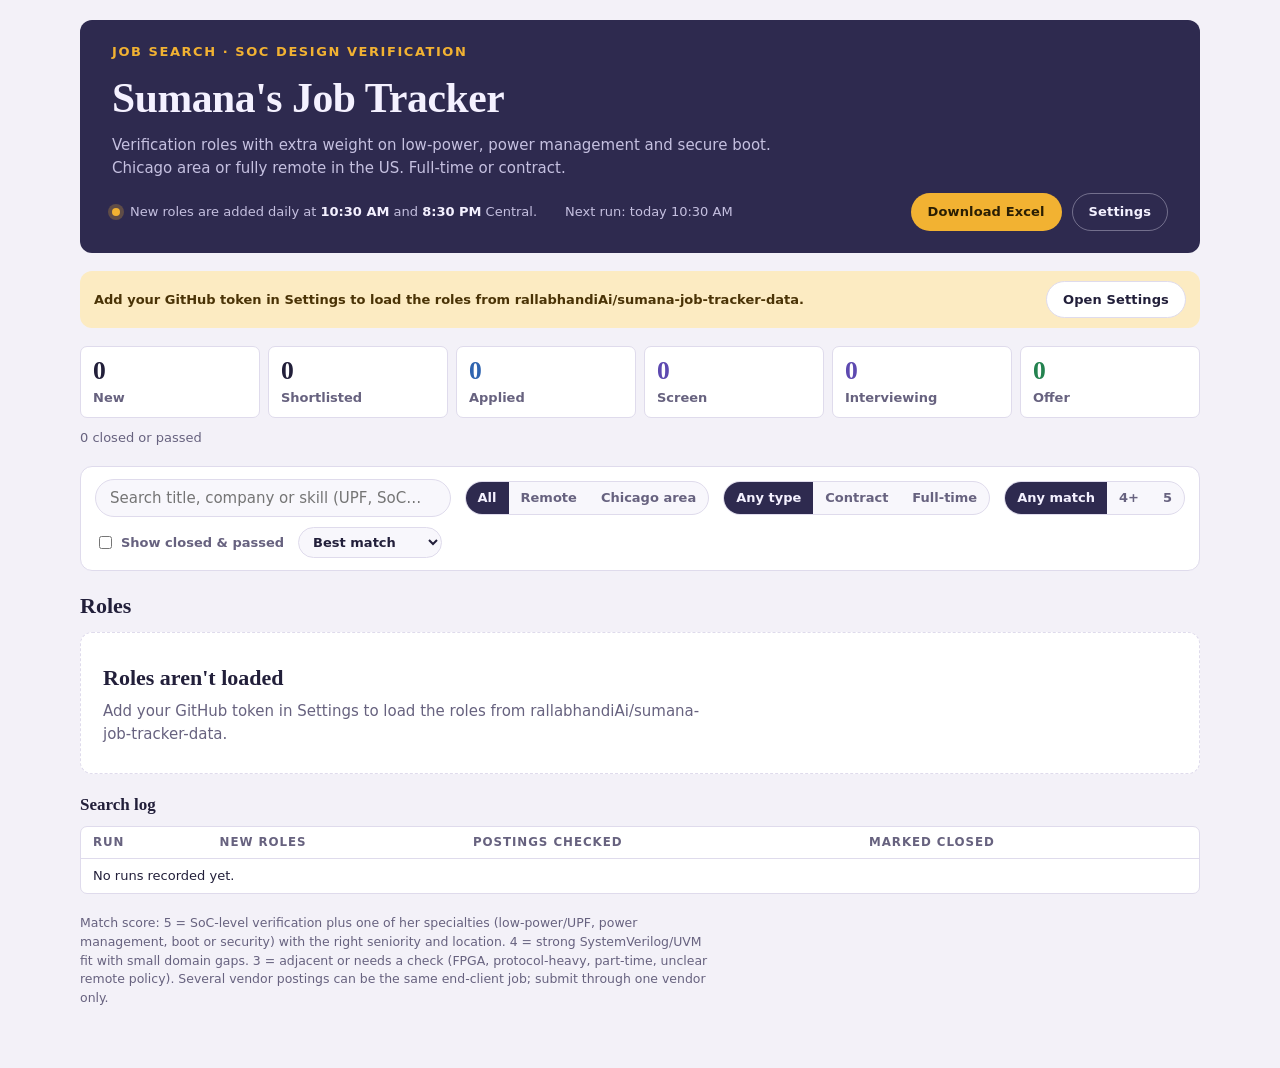
==== index.html @ b74ed0e2 "Add job tracker site (GitHub Pages) Static site: role list with match scores, status pipeline, notes" ====
<!doctype html>
<html lang="en">
<head>
  <meta charset="utf-8">
  <meta name="viewport" content="width=device-width, initial-scale=1, viewport-fit=cover">
  <meta http-equiv="Content-Security-Policy" content="default-src 'self'; script-src 'self' https://cdn.jsdelivr.net; style-src 'self' https://fonts.googleapis.com; font-src https://fonts.gstatic.com; connect-src 'self' https://api.github.com; img-src 'self' data:; base-uri 'self'; form-action 'none'; object-src 'none'">
  <meta name="referrer" content="no-referrer">
  <meta name="robots" content="noindex, nofollow">
  <title>Sumana's Job Tracker</title>
  <link rel="icon" href="assets/favicon.svg" type="image/svg+xml">
  <link rel="preconnect" href="https://fonts.googleapis.com">
  <link rel="preconnect" href="https://fonts.gstatic.com" crossorigin>
  <link rel="stylesheet" href="https://fonts.googleapis.com/css2?family=Fraunces:opsz,wght@9..144,500;9..144,600;9..144,700&family=Karla:wght@400;500;600;700&display=swap">
  <link rel="stylesheet" href="assets/styles.css">
</head>
<body>
<div class="wrap">
  <header class="masthead">
    <p class="eyebrow">Job search · SoC design verification</p>
    <h1>Sumana's Job Tracker</h1>
    <p class="sub">Verification roles with extra weight on low-power, power management and secure boot. Chicago area or fully remote in the US. Full-time or contract.</p>
    <div class="mast-foot">
      <div class="runline">
        <span class="runitem"><span class="dot" aria-hidden="true"></span><span>New roles are added daily at <strong>10:30 AM</strong> and <strong>8:30 PM</strong> Central.</span></span>
        <span id="lastrun"></span>
        <span id="nextrun"></span>
      </div>
      <div class="actions">
        <button class="btn btn-primary" id="excelBtn" type="button">Download Excel</button>
        <button class="btn btn-ghost" id="addBtn" type="button">Add a role</button>
        <button class="btn btn-ghost" id="settingsBtn" type="button">Settings</button>
      </div>
    </div>
  </header>

  <div class="notice" id="notice" role="status" hidden>
    <span id="noticeText"></span>
    <button class="btn" type="button" id="noticeBtn">Open Settings</button>
  </div>

  <section class="panel" id="settingsPanel" hidden aria-labelledby="settingsTitle">
    <h2 id="settingsTitle">Connect to GitHub</h2>
    <p class="hint">Roles, statuses and notes live as JSON files in a GitHub repository. Reading a public repo needs nothing. Saving a status, or reading a private repo, needs a fine-grained personal access token with <b>Contents: Read and write</b> on that one repository. The token is stored only in this browser on this device.</p>
    <form id="settingsForm" novalidate>
      <div class="form-grid">
        <div class="field"><label for="s-owner">GitHub owner</label><input id="s-owner" autocomplete="off" spellcheck="false" placeholder="your-username"></div>
        <div class="field"><label for="s-repo">Data repository</label><input id="s-repo" autocomplete="off" spellcheck="false" placeholder="sumana-job-tracker"></div>
        <div class="field"><label for="s-branch">Branch</label><input id="s-branch" autocomplete="off" spellcheck="false" placeholder="main"></div>
        <div class="field span-2"><label for="s-token">Personal access token</label><input id="s-token" type="password" autocomplete="off" spellcheck="false" placeholder="github_pat_…"></div>
      </div>
      <div class="form-actions mt-12">
        <button class="btn btn-accent" type="submit">Save and reload</button>
        <button class="btn btn-plain" type="button" id="forgetBtn">Remove token from this device</button>
        <button class="btn btn-plain" type="button" id="settingsCancel">Close</button>
        <span class="form-msg" id="settingsMsg" role="status"></span>
      </div>
    </form>
    <p class="conn" id="connLine"></p>
  </section>

  <section aria-label="Application pipeline" class="stack">
    <div class="pipeline" id="pipeline"></div>
    <div class="pipe-notes" id="pipenotes"></div>
  </section>

  <section class="panel" id="addPanel" hidden aria-labelledby="addTitle">
    <h2 id="addTitle">Add a role you found</h2>
    <form id="addForm" novalidate>
      <div class="form-grid">
        <div class="field span-2"><label for="f-title">Job title</label><input id="f-title" required placeholder="Senior Design Verification Engineer"></div>
        <div class="field"><label for="f-company">Company</label><input id="f-company" required placeholder="Company or staffing vendor"></div>
        <div class="field span-2"><label for="f-url">Posting link</label><input id="f-url" type="url" required placeholder="https://…"></div>
        <div class="field"><label for="f-location">Location</label><input id="f-location" placeholder="Remote (US) or Naperville, IL"></div>
        <div class="field"><label for="f-mode">Work mode</label>
          <select id="f-mode"><option>Remote</option><option>Hybrid</option><option>On-site</option><option>Confirm</option></select></div>
        <div class="field"><label for="f-type">Type</label>
          <select id="f-type"><option>Full-time</option><option>Contract</option><option>Contract W2</option><option>Contract C2C</option><option>Contract-to-hire</option></select></div>
        <div class="field"><label for="f-pay">Pay</label><input id="f-pay" placeholder="$70–80/hr or $150K–180K"></div>
      </div>
      <div class="form-actions mt-12">
        <button class="btn btn-accent" type="submit">Add to tracker</button>
        <button class="btn btn-plain" type="button" id="addCancel">Cancel</button>
        <span class="form-msg" id="addMsg" role="status"></span>
      </div>
    </form>
  </section>

  <section class="filters" aria-label="Filter roles">
    <label class="sr-only" for="q">Search roles</label>
    <input id="q" class="search" type="search" placeholder="Search title, company or skill (UPF, SoC…)" autocomplete="off">
    <div class="seg" role="group" aria-label="Where">
      <button type="button" data-f="where" data-v="all" aria-pressed="true">All</button>
      <button type="button" data-f="where" data-v="remote" aria-pressed="false">Remote</button>
      <button type="button" data-f="where" data-v="chicago" aria-pressed="false">Chicago area</button>
    </div>
    <div class="seg" role="group" aria-label="Employment type">
      <button type="button" data-f="type" data-v="all" aria-pressed="true">Any type</button>
      <button type="button" data-f="type" data-v="contract" aria-pressed="false">Contract</button>
      <button type="button" data-f="type" data-v="fulltime" aria-pressed="false">Full-time</button>
    </div>
    <div class="seg" role="group" aria-label="Match">
      <button type="button" data-f="match" data-v="0" aria-pressed="true">Any match</button>
      <button type="button" data-f="match" data-v="4" aria-pressed="false">4+</button>
      <button type="button" data-f="match" data-v="5" aria-pressed="false">5</button>
    </div>
    <label class="check" for="showClosed"><input type="checkbox" id="showClosed"> Show closed &amp; passed</label>
    <label class="sr-only" for="sort">Sort roles</label>
    <select id="sort" class="sort">
      <option value="match">Best match</option>
      <option value="newest">Newest found</option>
      <option value="company">Company A–Z</option>
    </select>
  </section>

  <section aria-labelledby="listTitle" class="stack">
    <div class="listhead">
      <h2 id="listTitle">Roles</h2>
      <span class="count" id="count"></span>
    </div>
    <div class="roles" id="roles">
      <div class="empty">
        <h3>Loading the latest roles…</h3>
        <p>Verified openings for SoC design verification appear here with a match score, pay, work mode and a link to the posting. Set a status on each one as you apply.</p>
      </div>
    </div>
  </section>

  <section class="log" aria-labelledby="logTitle">
    <h2 id="logTitle">Search log</h2>
    <div class="tablewrap"><table>
      <thead><tr><th scope="col">Run</th><th scope="col">New roles</th><th scope="col">Postings checked</th><th scope="col">Marked closed</th></tr></thead>
      <tbody id="logBody"><tr><td colspan="4">No runs recorded yet.</td></tr></tbody>
    </table></div>
    <p class="foot">Match score: 5 = SoC-level verification plus one of her specialties (low-power/UPF, power management, boot or security) with the right seniority and location. 4 = strong SystemVerilog/UVM fit with small domain gaps. 3 = adjacent or needs a check (FPGA, protocol-heavy, part-time, unclear remote policy). Several vendor postings can be the same end-client job; submit through one vendor only.</p>
  </section>
</div>
<div class="toast" id="toast" role="status" aria-live="polite" hidden></div>

<script src="assets/config.js"></script>
<script src="assets/export.js"></script>
<script src="assets/app.js"></script>
</body>
</html>
---- assets/styles.css ----
/* Layout: a regression report for a job hunt. Run status and pipeline up top, one filter bar, then dense role rows scanned by match score. Marigold Dusk palette; Fraunces for display, Karla for the interface. */
:root {
  --bg: #F3F1F8;
  --surface: #FFFFFF;
  --surface-2: #F8F7FC;
  --ink: #221F3A;
  --muted: #67627F;
  --line: #DFDBEC;
  --dusk: #2E2A4F;
  --dusk-ink: #F4F1FF;
  --dusk-muted: #C5C0E0;
  --accent: #A9680A;
  --accent-fill: #F2B232;
  --accent-soft: #FCEBC2;
  --on-accent: #2A1E03;
  --tag-ink: #4A3306;
  --good: #23824F;
  --good-soft: #DDF3E5;
  --info: #2F64B0;
  --info-soft: #E0EBFB;
  --violet: #5D49B0;
  --violet-soft: #E9E3FA;
  --bad: #BF3434;
  --bad-soft: #FBE3E3;
  --pip-off: #D9D5E7;
  --focus: #6C5CE0;
  --font-display: "Fraunces", Georgia, "Times New Roman", serif;
  --font-ui: "Karla", system-ui, -apple-system, "Segoe UI", Roboto, sans-serif;
  --radius: 12px;
  --radius-sm: 7px;
  --step--1: 0.8125rem;
  --step-0: 0.9375rem;
  --step-1: 1.0625rem;
  --step-2: 1.375rem;
  --step-3: clamp(1.75rem, 1.2rem + 2.2vw, 2.6rem);
}
@media (prefers-color-scheme: dark) {
  :root:not([data-theme="light"]) {
    --bg: #141228; --surface: #1D1A36; --surface-2: #232042; --ink: #ECE9F7; --muted: #A6A1C4;
    --line: #34305A; --dusk: #24204A; --dusk-ink: #F4F1FF; --dusk-muted: #B9B3DA;
    --accent: #F4BC4A; --accent-fill: #F2B232; --accent-soft: #3A2F14; --on-accent: #231A04; --tag-ink: #F6DDA0;
    --good: #63C892; --good-soft: #17352A; --info: #86AEEA; --info-soft: #1B2B47;
    --violet: #AB9BF2; --violet-soft: #2A2450; --bad: #F07A7A; --bad-soft: #3D1D24;
    --pip-off: #3A365F; --focus: #AB9BF2; color-scheme: dark;
  }
}
:root[data-theme="dark"] {
  --bg: #141228; --surface: #1D1A36; --surface-2: #232042; --ink: #ECE9F7; --muted: #A6A1C4;
  --line: #34305A; --dusk: #24204A; --dusk-ink: #F4F1FF; --dusk-muted: #B9B3DA;
  --accent: #F4BC4A; --accent-fill: #F2B232; --accent-soft: #3A2F14; --on-accent: #231A04; --tag-ink: #F6DDA0;
  --good: #63C892; --good-soft: #17352A; --info: #86AEEA; --info-soft: #1B2B47;
  --violet: #AB9BF2; --violet-soft: #2A2450; --bad: #F07A7A; --bad-soft: #3D1D24;
  --pip-off: #3A365F; --focus: #AB9BF2; color-scheme: dark;
}

* { box-sizing: border-box; }
body {
  background: var(--bg);
  color: var(--ink);
  font-family: var(--font-ui);
  font-size: var(--step-0);
  line-height: 1.5;
  padding-inline: 16px;
  padding-block: 20px 48px;
}
.wrap { max-width: 1120px; margin-inline: auto; display: grid; gap: 18px; }
.stack { display: grid; gap: 10px; min-width: 0; }
a { color: var(--info); }
:focus-visible { outline: 2px solid var(--focus); outline-offset: 2px; }
.sr-only { position: absolute; width: 1px; height: 1px; overflow: hidden; clip: rect(0 0 0 0); white-space: nowrap; }
button, select, input, textarea { font: inherit; color: inherit; }

/* Masthead */
.masthead {
  background: var(--dusk);
  color: var(--dusk-ink);
  border-radius: var(--radius);
  padding: 22px clamp(18px, 3vw, 32px);
  display: grid;
  gap: 14px;
}
.eyebrow { font-size: var(--step--1); font-weight: 700; letter-spacing: .12em; text-transform: uppercase; color: var(--accent-fill); margin: 0; }
.masthead h1 { font-family: var(--font-display); font-weight: 600; font-size: var(--step-3); line-height: 1.08; margin: 0; text-wrap: balance; letter-spacing: -0.01em; }
.masthead .sub { margin: 0; color: var(--dusk-muted); max-width: 70ch; }
.mast-foot { display: flex; flex-wrap: wrap; gap: 12px 18px; align-items: center; justify-content: space-between; }
.runline { display: flex; flex-wrap: wrap; gap: 6px 14px; align-items: center; font-size: var(--step--1); color: var(--dusk-muted); }
.runline strong { color: var(--dusk-ink); font-weight: 600; }
.runitem { display: inline-flex; gap: 10px; align-items: baseline; }
.runitem .dot { align-self: center; }
.dot { width: 8px; height: 8px; border-radius: 50%; background: var(--accent-fill); box-shadow: 0 0 0 4px color-mix(in srgb, var(--accent-fill) 25%, transparent); flex: none; }
.actions { display: flex; flex-wrap: wrap; gap: 10px; }
.btn { border: 1px solid transparent; border-radius: 999px; padding: 8px 16px; font-weight: 700; font-size: var(--step--1); cursor: pointer; letter-spacing: .01em; }
.btn-primary { background: var(--accent-fill); color: var(--on-accent); }
.btn-primary:hover { filter: brightness(1.05); }
.btn-ghost { background: transparent; color: var(--dusk-ink); border-color: color-mix(in srgb, var(--dusk-ink) 35%, transparent); }
.btn-ghost:hover { border-color: var(--dusk-ink); }
.btn[disabled] { opacity: .55; cursor: progress; }

/* Pipeline */
.pipeline { display: grid; grid-template-columns: repeat(6, minmax(0, 1fr)); gap: 8px; }
.stage {
  background: var(--surface); border: 1px solid var(--line); border-radius: var(--radius-sm);
  padding: 10px 12px; text-align: left; cursor: pointer; display: grid; gap: 2px; position: relative;
}
.stage:hover { border-color: var(--muted); }
.stage[aria-pressed="true"] { border-color: var(--accent); box-shadow: inset 0 0 0 1px var(--accent); }
.stage .n { font-family: var(--font-display); font-weight: 600; font-size: 1.6rem; line-height: 1.1; font-variant-numeric: tabular-nums lining-nums; }
.stage .l { font-size: var(--step--1); color: var(--muted); font-weight: 600; }
.stage[data-stage="Offer"] .n { color: var(--good); }
.stage[data-stage="Interviewing"] .n, .stage[data-stage="Recruiter screen"] .n { color: var(--violet); }
.stage[data-stage="Applied"] .n { color: var(--info); }
.pipe-notes { display: flex; flex-wrap: wrap; gap: 8px 16px; font-size: var(--step--1); color: var(--muted); align-items: center; }
.pill { display: inline-flex; align-items: center; gap: 6px; border-radius: 999px; padding: 3px 10px; font-weight: 700; font-size: var(--step--1); }
.pill-bad { background: var(--bad-soft); color: var(--bad); }
.pill-good { background: var(--good-soft); color: var(--good); }
.linkish { background: none; border: 0; padding: 0; color: var(--info); text-decoration: underline; cursor: pointer; font-size: var(--step--1); }

/* Add role panel */
.panel { background: var(--surface); border: 1px solid var(--line); border-radius: var(--radius); padding: 16px clamp(14px, 2.5vw, 22px); display: grid; gap: 12px; }
.panel h2 { font-family: var(--font-display); font-weight: 600; font-size: var(--step-2); margin: 0; }
.form-grid { display: grid; grid-template-columns: repeat(3, minmax(0, 1fr)); gap: 10px 14px; }
.field { display: grid; gap: 4px; min-width: 0; }
.field.span-2 { grid-column: span 2; }
.field label { font-size: var(--step--1); font-weight: 700; color: var(--muted); }
.field input, .field select, .field textarea {
  width: 100%; border: 1px solid var(--line); border-radius: var(--radius-sm); background: var(--surface-2);
  padding: 7px 10px; min-width: 0;
}
.field textarea { min-height: 64px; resize: vertical; }
.form-actions { display: flex; gap: 10px; align-items: center; flex-wrap: wrap; }
.btn-plain { background: var(--surface-2); border: 1px solid var(--line); color: var(--ink); }
.btn-accent { background: var(--accent-fill); color: var(--on-accent); }
.form-msg { font-size: var(--step--1); color: var(--muted); }

/* Filters */
.filters { display: flex; flex-wrap: wrap; gap: 10px 14px; align-items: center; background: var(--surface); border: 1px solid var(--line); border-radius: var(--radius); padding: 12px 14px; }
.search { flex: 1 1 260px; min-width: 0; border: 1px solid var(--line); background: var(--surface-2); border-radius: 999px; padding: 7px 14px; }
.seg { display: inline-flex; border: 1px solid var(--line); border-radius: 999px; overflow: hidden; background: var(--surface-2); }
.seg button { border: 0; background: transparent; padding: 6px 12px; font-size: var(--step--1); font-weight: 600; color: var(--muted); cursor: pointer; }
.seg button[aria-pressed="true"] { background: var(--dusk); color: var(--dusk-ink); }
.check { display: inline-flex; gap: 6px; align-items: center; font-size: var(--step--1); color: var(--muted); font-weight: 600; }
.sort { border: 1px solid var(--line); background: var(--surface-2); border-radius: 999px; padding: 6px 10px; font-size: var(--step--1); font-weight: 600; }

/* List */
.listhead { display: flex; justify-content: space-between; align-items: baseline; gap: 10px; flex-wrap: wrap; }
.listhead h2 { font-family: var(--font-display); font-weight: 600; font-size: var(--step-2); margin: 0; }
.listhead .count { color: var(--muted); font-size: var(--step--1); }
.roles { display: grid; gap: 10px; }
.role {
  background: var(--surface); border: 1px solid var(--line); border-radius: var(--radius);
  display: grid; grid-template-columns: 74px minmax(0, 1fr) 188px; gap: 6px 16px; padding: 14px 16px;
}
.role.is-dim { opacity: .62; }
.match { display: grid; justify-items: start; align-content: start; gap: 4px; padding-top: 3px; }
.pips { display: inline-flex; gap: 3px; }
.pip { width: 9px; height: 9px; border-radius: 50%; background: var(--pip-off); }
.pip.on { background: var(--accent-fill); }
.match .mlabel { font-size: .72rem; letter-spacing: .1em; text-transform: uppercase; color: var(--muted); font-weight: 700; }
.match .mlabel b { color: var(--ink); font-family: var(--font-display); font-size: 1.05rem; letter-spacing: 0; }
.rbody { min-width: 0; display: grid; gap: 6px; }
.titleline { display: flex; flex-wrap: wrap; gap: 4px 8px; align-items: baseline; }
.titleline h3 { font-size: var(--step-1); font-weight: 700; margin: 0; line-height: 1.3; text-wrap: balance; }
.org { color: var(--muted); font-size: var(--step--1); }
.org b { color: var(--ink); font-weight: 700; }
.chips, .tags { display: flex; flex-wrap: wrap; gap: 6px; }
.chip { border: 1px solid var(--line); border-radius: 999px; padding: 1px 9px; font-size: .78rem; font-weight: 600; color: var(--ink); background: var(--surface-2); }
.chip.quiet { color: var(--muted); font-weight: 500; }
.chip.mode-Remote { border-color: color-mix(in srgb, var(--info) 45%, var(--line)); color: var(--info); }
.chip.mode-Hybrid, .chip.mode-On-site { border-color: color-mix(in srgb, var(--accent) 50%, var(--line)); color: var(--accent); }
.chip.mode-Confirm { border-style: dashed; color: var(--muted); }
.tag { font-size: .74rem; font-weight: 700; letter-spacing: .02em; padding: 1px 8px; border-radius: 4px; background: var(--accent-soft); color: var(--tag-ink); }
.badge { font-size: .7rem; font-weight: 800; letter-spacing: .08em; text-transform: uppercase; border-radius: 4px; padding: 2px 6px; }
.badge-new { background: var(--accent-fill); color: var(--on-accent); }
.badge-closed { background: var(--bad-soft); color: var(--bad); }
.badge-due { background: var(--bad); color: var(--surface); }
.badge-mine { background: var(--violet-soft); color: var(--violet); }
.side { display: grid; gap: 8px; align-content: start; }
.status {
  width: 100%; border: 1px solid var(--line); border-radius: var(--radius-sm); padding: 6px 8px;
  font-weight: 700; font-size: var(--step--1); background: var(--surface-2);
}
.status[data-s="Shortlisted"] { background: var(--violet-soft); color: var(--violet); }
.status[data-s="Applied"] { background: var(--info-soft); color: var(--info); border-color: color-mix(in srgb, var(--info) 35%, var(--line)); }
.status[data-s="Recruiter screen"], .status[data-s="Interviewing"] { background: var(--violet-soft); color: var(--violet); border-color: color-mix(in srgb, var(--violet) 35%, var(--line)); }
.status[data-s="Offer"] { background: var(--good-soft); color: var(--good); border-color: color-mix(in srgb, var(--good) 40%, var(--line)); }
.status[data-s="Rejected"], .status[data-s="Not a fit"], .status[data-s="Closed"] { color: var(--muted); }
.open { display: inline-flex; justify-content: center; align-items: center; gap: 6px; border: 1px solid var(--line); border-radius: var(--radius-sm); padding: 6px 8px; font-weight: 700; font-size: var(--step--1); text-decoration: none; color: var(--ink); background: var(--surface); }
.open:hover { border-color: var(--accent); color: var(--accent); }
.trackline { font-size: .78rem; color: var(--muted); }
details.more { grid-column: 2 / -1; border-top: 1px dashed var(--line); padding-top: 8px; margin-top: 2px; }
details.more summary { cursor: pointer; font-size: var(--step--1); font-weight: 700; color: var(--muted); list-style: none; display: inline-flex; gap: 6px; align-items: center; }
details.more summary::-webkit-details-marker { display: none; }
details.more summary::before { content: "▸"; transition: transform .15s; }
details.more[open] summary::before { transform: rotate(90deg); }
.more-grid { display: grid; grid-template-columns: repeat(2, minmax(0, 1fr)); gap: 12px 18px; margin-top: 10px; }
.more-grid h4 { margin: 0 0 2px; font-size: .74rem; letter-spacing: .1em; text-transform: uppercase; color: var(--muted); }
.more-grid p { margin: 0; max-width: 62ch; }
.track-grid { grid-column: 1 / -1; display: grid; grid-template-columns: 150px minmax(0, 1fr); gap: 10px 14px; background: var(--surface-2); border-radius: var(--radius-sm); padding: 12px; }
.track-grid .field.full { grid-column: 1 / -1; }
.saved { font-size: .78rem; color: var(--good); font-weight: 700; }

.empty { background: var(--surface); border: 1px dashed var(--line); border-radius: var(--radius); padding: 28px 22px; display: grid; gap: 6px; }
.empty h3 { font-family: var(--font-display); font-weight: 600; font-size: var(--step-2); margin: 0; }
.empty p { margin: 0; color: var(--muted); max-width: 64ch; }

/* Search log */
.log { display: grid; gap: 8px; }
.log h2 { font-family: var(--font-display); font-weight: 600; font-size: var(--step-1); margin: 0; }
.tablewrap { overflow-x: auto; border: 1px solid var(--line); border-radius: var(--radius-sm); background: var(--surface); }
table { border-collapse: collapse; width: 100%; font-size: var(--step--1); font-variant-numeric: tabular-nums; }
th, td { text-align: left; padding: 7px 12px; border-bottom: 1px solid var(--line); white-space: nowrap; }
th { color: var(--muted); font-weight: 700; font-size: .74rem; letter-spacing: .08em; text-transform: uppercase; }
tr:last-child td { border-bottom: 0; }
.foot { font-size: .78rem; color: var(--muted); max-width: 80ch; }

.toast { position: fixed; left: 50%; transform: translateX(-50%); bottom: calc(18px + env(safe-area-inset-bottom, 0px)); background: var(--dusk); color: var(--dusk-ink); padding: 9px 16px; border-radius: 999px; font-weight: 600; font-size: var(--step--1); box-shadow: 0 6px 24px rgba(20,18,40,.25); max-width: calc(100% - 32px); }

@media (max-width: 860px) {
  .pipeline { grid-template-columns: repeat(3, minmax(0, 1fr)); }
  .role { grid-template-columns: minmax(0, 1fr); }
  .match { display: flex; align-items: center; gap: 8px; padding-top: 0; }
  .side { grid-template-columns: minmax(0, 1fr) auto; align-items: center; }
  details.more { grid-column: 1 / -1; }
  .form-grid { grid-template-columns: minmax(0, 1fr); }
  .field.span-2 { grid-column: auto; }
}
@media (max-width: 560px) {
  .more-grid { grid-template-columns: minmax(0, 1fr); }
  .track-grid { grid-template-columns: minmax(0, 1fr); }
  .side { grid-template-columns: minmax(0, 1fr); }
}
@media (prefers-reduced-motion: reduce) { * { transition: none !important; } }

/* ---- standalone-site additions ---- */
html { -webkit-text-size-adjust: 100%; }
body { margin: 0; }
[hidden] { display: none !important; }
img { max-width: 100%; }
.mt-12 { margin-top: 12px; }
.notice { display: flex; flex-wrap: wrap; gap: 8px 14px; align-items: center; justify-content: space-between;
  background: var(--accent-soft); color: var(--tag-ink); border-radius: var(--radius); padding: 10px 14px; font-size: var(--step--1); font-weight: 600; }
.notice .btn { background: var(--surface); color: var(--ink); border: 1px solid var(--line); }
.conn { font-size: var(--step--1); color: var(--muted); }
.conn b { color: var(--ink); }
.hint { font-size: .78rem; color: var(--muted); margin: 0; max-width: 72ch; }
.hint a { color: var(--info); }
.field .row { display: flex; gap: 8px; align-items: center; }
.btn-icon { display: inline-flex; align-items: center; gap: 6px; }
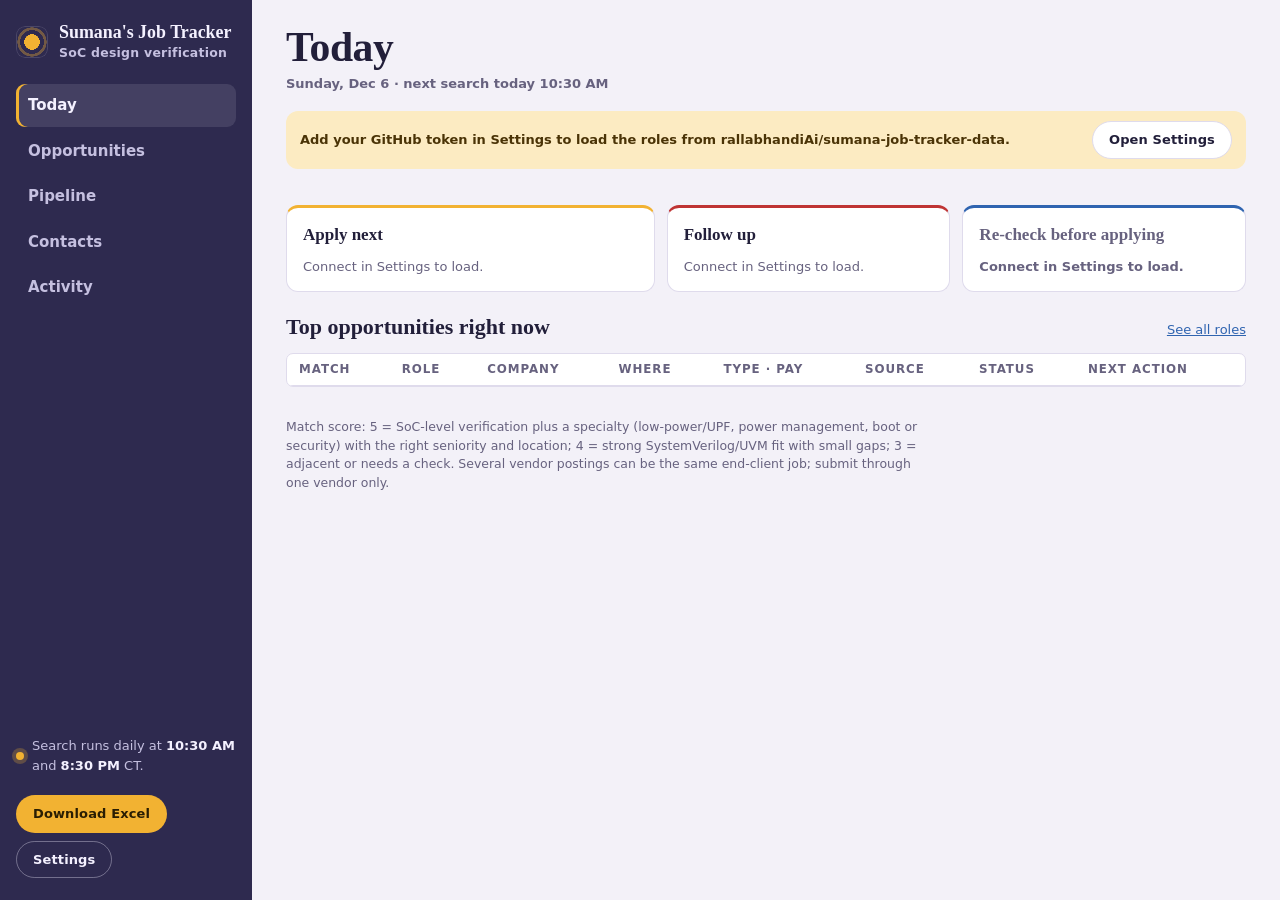
==== commit 60062984: "Make the Today / Pipeline / Contacts layout the main site Moves v2 to the root URL; /v2/ now redirec" ====
--- a/index.html
+++ b/index.html
@@ -13,127 +13,230 @@
   <link rel="stylesheet" href="https://fonts.googleapis.com/css2?family=Fraunces:opsz,wght@9..144,500;9..144,600;9..144,700&family=Karla:wght@400;500;600;700&display=swap">
   <link rel="stylesheet" href="assets/styles.css">
 </head>
-<body>
-<div class="wrap">
-  <header class="masthead">
-    <p class="eyebrow">Job search · SoC design verification</p>
-    <h1>Sumana's Job Tracker</h1>
-    <p class="sub">Verification roles with extra weight on low-power, power management and secure boot. Chicago area or fully remote in the US. Full-time or contract.</p>
-    <div class="mast-foot">
-      <div class="runline">
-        <span class="runitem"><span class="dot" aria-hidden="true"></span><span>New roles are added daily at <strong>10:30 AM</strong> and <strong>8:30 PM</strong> Central.</span></span>
-        <span id="lastrun"></span>
-        <span id="nextrun"></span>
-      </div>
-      <div class="actions">
+<body class="v2">
+<div class="shell">
+  <aside class="sidebar">
+    <div class="brand">
+      <span class="mark" aria-hidden="true"></span>
+      <div><b>Sumana's Job Tracker</b><small>SoC design verification</small></div>
+    </div>
+    <nav class="nav" aria-label="Views">
+      <button type="button" class="navbtn" data-view="today">Today <span class="count" id="nc-today" hidden></span></button>
+      <button type="button" class="navbtn" data-view="roles">Opportunities <span class="count quiet" id="nc-roles" hidden></span></button>
+      <button type="button" class="navbtn" data-view="pipeline">Pipeline</button>
+      <button type="button" class="navbtn" data-view="contacts">Contacts <span class="count" id="nc-contacts" hidden></span></button>
+      <button type="button" class="navbtn" data-view="activity">Activity</button>
+    </nav>
+    <div class="side-foot">
+      <p class="runbox"><span class="dot" aria-hidden="true"></span><span>Search runs daily at <b>10:30 AM</b> and <b>8:30 PM</b> CT.</span></p>
+      <p class="lastrun" id="lastrun"></p>
+      <div class="side-actions">
         <button class="btn btn-primary" id="excelBtn" type="button">Download Excel</button>
-        <button class="btn btn-ghost" id="addBtn" type="button">Add a role</button>
         <button class="btn btn-ghost" id="settingsBtn" type="button">Settings</button>
       </div>
     </div>
-  </header>
-
-  <div class="notice" id="notice" role="status" hidden>
-    <span id="noticeText"></span>
-    <button class="btn" type="button" id="noticeBtn">Open Settings</button>
-  </div>
-
-  <section class="panel" id="settingsPanel" hidden aria-labelledby="settingsTitle">
-    <h2 id="settingsTitle">Connect to GitHub</h2>
-    <p class="hint">Roles, statuses and notes live as JSON files in a GitHub repository. Reading a public repo needs nothing. Saving a status, or reading a private repo, needs a fine-grained personal access token with <b>Contents: Read and write</b> on that one repository. The token is stored only in this browser on this device.</p>
-    <form id="settingsForm" novalidate>
-      <div class="form-grid">
-        <div class="field"><label for="s-owner">GitHub owner</label><input id="s-owner" autocomplete="off" spellcheck="false" placeholder="your-username"></div>
-        <div class="field"><label for="s-repo">Data repository</label><input id="s-repo" autocomplete="off" spellcheck="false" placeholder="sumana-job-tracker"></div>
-        <div class="field"><label for="s-branch">Branch</label><input id="s-branch" autocomplete="off" spellcheck="false" placeholder="main"></div>
-        <div class="field span-2"><label for="s-token">Personal access token</label><input id="s-token" type="password" autocomplete="off" spellcheck="false" placeholder="github_pat_…"></div>
-      </div>
-      <div class="form-actions mt-12">
-        <button class="btn btn-accent" type="submit">Save and reload</button>
-        <button class="btn btn-plain" type="button" id="forgetBtn">Remove token from this device</button>
-        <button class="btn btn-plain" type="button" id="settingsCancel">Close</button>
-        <span class="form-msg" id="settingsMsg" role="status"></span>
-      </div>
-    </form>
-    <p class="conn" id="connLine"></p>
-  </section>
-
-  <section aria-label="Application pipeline" class="stack">
-    <div class="pipeline" id="pipeline"></div>
-    <div class="pipe-notes" id="pipenotes"></div>
-  </section>
-
-  <section class="panel" id="addPanel" hidden aria-labelledby="addTitle">
-    <h2 id="addTitle">Add a role you found</h2>
-    <form id="addForm" novalidate>
-      <div class="form-grid">
-        <div class="field span-2"><label for="f-title">Job title</label><input id="f-title" required placeholder="Senior Design Verification Engineer"></div>
-        <div class="field"><label for="f-company">Company</label><input id="f-company" required placeholder="Company or staffing vendor"></div>
-        <div class="field span-2"><label for="f-url">Posting link</label><input id="f-url" type="url" required placeholder="https://…"></div>
-        <div class="field"><label for="f-location">Location</label><input id="f-location" placeholder="Remote (US) or Naperville, IL"></div>
-        <div class="field"><label for="f-mode">Work mode</label>
-          <select id="f-mode"><option>Remote</option><option>Hybrid</option><option>On-site</option><option>Confirm</option></select></div>
-        <div class="field"><label for="f-type">Type</label>
-          <select id="f-type"><option>Full-time</option><option>Contract</option><option>Contract W2</option><option>Contract C2C</option><option>Contract-to-hire</option></select></div>
-        <div class="field"><label for="f-pay">Pay</label><input id="f-pay" placeholder="$70–80/hr or $150K–180K"></div>
-      </div>
-      <div class="form-actions mt-12">
-        <button class="btn btn-accent" type="submit">Add to tracker</button>
-        <button class="btn btn-plain" type="button" id="addCancel">Cancel</button>
-        <span class="form-msg" id="addMsg" role="status"></span>
-      </div>
-    </form>
-  </section>
-
-  <section class="filters" aria-label="Filter roles">
-    <label class="sr-only" for="q">Search roles</label>
-    <input id="q" class="search" type="search" placeholder="Search title, company or skill (UPF, SoC…)" autocomplete="off">
-    <div class="seg" role="group" aria-label="Where">
-      <button type="button" data-f="where" data-v="all" aria-pressed="true">All</button>
-      <button type="button" data-f="where" data-v="remote" aria-pressed="false">Remote</button>
-      <button type="button" data-f="where" data-v="chicago" aria-pressed="false">Chicago area</button>
+  </aside>
+
+  <main class="main">
+    <header class="top">
+      <div>
+        <h1 id="viewTitle">Today</h1>
+        <p class="topsub" id="viewSub"></p>
+      </div>
+      <div class="top-actions">
+        <button class="btn btn-accent" id="recheckBtn" type="button" hidden>Re-check postings</button>
+        <button class="btn btn-plain" id="addBtn" type="button" hidden>Add a role</button>
+        <button class="btn btn-plain mobile-only" id="excelBtn2" type="button">Excel</button>
+        <button class="btn btn-plain mobile-only" id="settingsBtn2" type="button">Settings</button>
+      </div>
+    </header>
+
+    <div class="notice" id="notice" role="status" hidden>
+      <span id="noticeText"></span>
+      <button class="btn" type="button" id="noticeBtn">Open Settings</button>
     </div>
-    <div class="seg" role="group" aria-label="Employment type">
-      <button type="button" data-f="type" data-v="all" aria-pressed="true">Any type</button>
-      <button type="button" data-f="type" data-v="contract" aria-pressed="false">Contract</button>
-      <button type="button" data-f="type" data-v="fulltime" aria-pressed="false">Full-time</button>
-    </div>
-    <div class="seg" role="group" aria-label="Match">
-      <button type="button" data-f="match" data-v="0" aria-pressed="true">Any match</button>
-      <button type="button" data-f="match" data-v="4" aria-pressed="false">4+</button>
-      <button type="button" data-f="match" data-v="5" aria-pressed="false">5</button>
-    </div>
-    <label class="check" for="showClosed"><input type="checkbox" id="showClosed"> Show closed &amp; passed</label>
-    <label class="sr-only" for="sort">Sort roles</label>
-    <select id="sort" class="sort">
-      <option value="match">Best match</option>
-      <option value="newest">Newest found</option>
-      <option value="company">Company A–Z</option>
-    </select>
-  </section>
-
-  <section aria-labelledby="listTitle" class="stack">
-    <div class="listhead">
-      <h2 id="listTitle">Roles</h2>
-      <span class="count" id="count"></span>
-    </div>
-    <div class="roles" id="roles">
-      <div class="empty">
-        <h3>Loading the latest roles…</h3>
-        <p>Verified openings for SoC design verification appear here with a match score, pay, work mode and a link to the posting. Set a status on each one as you apply.</p>
-      </div>
-    </div>
-  </section>
-
-  <section class="log" aria-labelledby="logTitle">
-    <h2 id="logTitle">Search log</h2>
-    <div class="tablewrap"><table>
-      <thead><tr><th scope="col">Run</th><th scope="col">New roles</th><th scope="col">Postings checked</th><th scope="col">Marked closed</th></tr></thead>
-      <tbody id="logBody"><tr><td colspan="4">No runs recorded yet.</td></tr></tbody>
-    </table></div>
-    <p class="foot">Match score: 5 = SoC-level verification plus one of her specialties (low-power/UPF, power management, boot or security) with the right seniority and location. 4 = strong SystemVerilog/UVM fit with small domain gaps. 3 = adjacent or needs a check (FPGA, protocol-heavy, part-time, unclear remote policy). Several vendor postings can be the same end-client job; submit through one vendor only.</p>
-  </section>
+
+    <section class="panel" id="settingsPanel" hidden aria-labelledby="settingsTitle">
+      <h2 id="settingsTitle">Connect to GitHub</h2>
+      <p class="hint">Roles, statuses, contacts and notes live as JSON files in a GitHub repository. Saving changes, or reading a private repository, needs a fine-grained personal access token with <b>Contents: Read and write</b> on that one repository. The token is stored only in this browser on this device.</p>
+      <form id="settingsForm" novalidate>
+        <div class="form-grid">
+          <div class="field"><label for="s-owner">GitHub owner</label><input id="s-owner" autocomplete="off" spellcheck="false" placeholder="your-username"></div>
+          <div class="field"><label for="s-repo">Data repository</label><input id="s-repo" autocomplete="off" spellcheck="false" placeholder="sumana-job-tracker-data"></div>
+          <div class="field"><label for="s-branch">Branch</label><input id="s-branch" autocomplete="off" spellcheck="false" placeholder="main"></div>
+          <div class="field span-2"><label for="s-token">Personal access token</label><input id="s-token" type="password" autocomplete="off" spellcheck="false" placeholder="github_pat_…"></div>
+        </div>
+        <div class="form-actions mt-12">
+          <button class="btn btn-accent" type="submit">Save and reload</button>
+          <button class="btn btn-plain" type="button" id="forgetBtn">Remove token from this device</button>
+          <button class="btn btn-plain" type="button" id="settingsCancel">Close</button>
+          <span class="form-msg" id="settingsMsg" role="status"></span>
+        </div>
+      </form>
+      <p class="conn" id="connLine"></p>
+    </section>
+
+    <section class="panel" id="recheckPanel" hidden aria-labelledby="recheckTitle">
+      <h2 id="recheckTitle">Re-check postings</h2>
+      <p class="hint">Opens each posting on GitHub's servers. Postings that are gone, expired or say they're no longer accepting applications are marked closed. Sites that block automatic checks, or only load in a real browser, are listed under Re-check before applying for you to open yourself. Takes about a minute.</p>
+      <div class="form-actions">
+        <button class="btn btn-accent" type="button" id="rcStale">Re-check stale</button>
+        <button class="btn btn-plain" type="button" id="rcAll">Re-check all open</button>
+        <button class="btn btn-plain" type="button" id="rcClose">Close</button>
+      </div>
+      <p class="rc-status" id="rcStatus" role="status"></p>
+      <p class="conn" id="rcLast"></p>
+    </section>
+
+    <section class="panel" id="addPanel" hidden aria-labelledby="addTitle">
+      <h2 id="addTitle">Add a role</h2>
+      <p class="hint">For roles found elsewhere: ChatGPT's search, LinkedIn, a recruiter call or a referral. The link is optional for recruiter leads.</p>
+      <form id="addForm" novalidate>
+        <div class="form-grid">
+          <div class="field span-2"><label for="f-title">Job title</label><input id="f-title" required placeholder="Senior Design Verification Engineer"></div>
+          <div class="field"><label for="f-company">Company</label><input id="f-company" required placeholder="Company or staffing vendor"></div>
+          <div class="field span-2"><label for="f-url">Posting link (optional)</label><input id="f-url" type="url" placeholder="https://…"></div>
+          <div class="field"><label for="f-source">Where it came from</label>
+            <select id="f-source"><option value="official">Company career site</option><option value="board">Job board</option><option value="vendor">Staffing vendor</option><option value="recruiter">Recruiter</option><option value="referral">Referral</option><option value="chatgpt">ChatGPT search</option></select></div>
+          <div class="field"><label for="f-location">Location</label><input id="f-location" placeholder="Remote (US) or Naperville, IL"></div>
+          <div class="field"><label for="f-mode">Work mode</label>
+            <select id="f-mode"><option>Remote</option><option>Hybrid</option><option>On-site</option><option>Confirm</option></select></div>
+          <div class="field"><label for="f-type">Type</label>
+            <select id="f-type"><option>Full-time</option><option>Contract</option><option>Contract W2</option><option>Contract C2C</option><option>Contract-to-hire</option></select></div>
+          <div class="field"><label for="f-fit">Match (1–5)</label>
+            <select id="f-fit"><option value="">Not scored</option><option>5</option><option>4</option><option>3</option><option>2</option><option>1</option></select></div>
+          <div class="field"><label for="f-pay">Pay</label><input id="f-pay" placeholder="$70–80/hr or $150K–180K"></div>
+          <div class="field"><label for="f-req">Req / job ID</label><input id="f-req" placeholder="e.g. 79768"></div>
+          <div class="field span-2"><label for="f-next">Next action</label><input id="f-next" list="nextActions" placeholder="Tailor resume, then apply"></div>
+        </div>
+        <div class="form-actions mt-12">
+          <button class="btn btn-accent" type="submit">Add to tracker</button>
+          <button class="btn btn-plain" type="button" id="addCancel">Cancel</button>
+          <span class="form-msg" id="addMsg" role="status"></span>
+        </div>
+      </form>
+    </section>
+
+    <!-- TODAY -->
+    <section class="view" id="view-today" aria-labelledby="viewTitle">
+      <div class="kpis" id="kpis"></div>
+      <div class="lanes">
+        <section class="lane apply" aria-labelledby="ln-apply"><h2 id="ln-apply">Apply next</h2><div id="laneApply" class="lane-list"></div></section>
+        <section class="lane follow" aria-labelledby="ln-follow"><h2 id="ln-follow">Follow up</h2><div id="laneFollow" class="lane-list"></div></section>
+        <section class="lane check" aria-labelledby="ln-check"><h2 id="ln-check">Re-check before applying</h2><div id="laneCheck" class="lane-list"></div></section>
+      </div>
+      <section class="stack" aria-labelledby="topTitle">
+        <div class="listhead"><h2 id="topTitle">Top opportunities right now</h2><button type="button" class="linkish" data-go="roles">See all roles</button></div>
+        <div class="tablewrap"><table class="toptable">
+          <thead><tr><th scope="col">Match</th><th scope="col">Role</th><th scope="col">Company</th><th scope="col">Where</th><th scope="col">Type · Pay</th><th scope="col">Source</th><th scope="col">Status</th><th scope="col">Next action</th></tr></thead>
+          <tbody id="topBody"></tbody>
+        </table></div>
+      </section>
+    </section>
+
+    <!-- OPPORTUNITIES -->
+    <section class="view" id="view-roles" hidden>
+      <div class="pipeline" id="pipeline"></div>
+      <div class="pipe-notes" id="pipenotes"></div>
+      <section class="filters" aria-label="Filter roles">
+        <label class="sr-only" for="q">Search roles</label>
+        <input id="q" class="search" type="search" placeholder="Search title, company or skill (UPF, SoC…)" autocomplete="off">
+        <div class="seg" role="group" aria-label="Where">
+          <button type="button" data-f="where" data-v="all" aria-pressed="true">All</button>
+          <button type="button" data-f="where" data-v="remote" aria-pressed="false">Remote</button>
+          <button type="button" data-f="where" data-v="chicago" aria-pressed="false">Chicago area</button>
+        </div>
+        <div class="seg" role="group" aria-label="Employment type">
+          <button type="button" data-f="type" data-v="all" aria-pressed="true">Any type</button>
+          <button type="button" data-f="type" data-v="contract" aria-pressed="false">Contract</button>
+          <button type="button" data-f="type" data-v="fulltime" aria-pressed="false">Full-time</button>
+        </div>
+        <div class="seg" role="group" aria-label="Match">
+          <button type="button" data-f="match" data-v="0" aria-pressed="true">Any match</button>
+          <button type="button" data-f="match" data-v="4" aria-pressed="false">4+</button>
+          <button type="button" data-f="match" data-v="5" aria-pressed="false">5</button>
+        </div>
+        <label class="sr-only" for="srcFilter">Source</label>
+        <select id="srcFilter" class="sort">
+          <option value="">Any source</option><option value="official">Official</option><option value="board">Job board</option><option value="vendor">Vendor</option><option value="recruiter">Recruiter</option><option value="referral">Referral</option><option value="chatgpt">ChatGPT</option><option value="manual">Added by you</option>
+        </select>
+        <label class="check" for="showClosed"><input type="checkbox" id="showClosed"> Show closed &amp; passed</label>
+        <label class="sr-only" for="sort">Sort roles</label>
+        <select id="sort" class="sort">
+          <option value="match">Best match</option>
+          <option value="newest">Newest found</option>
+          <option value="company">Company A–Z</option>
+        </select>
+      </section>
+      <div class="listhead"><h2>Roles</h2><span class="count" id="count"></span></div>
+      <div class="roles" id="roles">
+        <div class="empty"><h3>Loading the latest roles…</h3><p>Verified openings appear here with a match score, pay, work mode and a link to the posting.</p></div>
+      </div>
+    </section>
+
+    <!-- PIPELINE -->
+    <section class="view" id="view-pipeline" hidden>
+      <p class="hint">Drag a card to another column, or change its status on the card. New roles join this board once they're shortlisted.</p>
+      <div class="boardwrap"><div class="board" id="board"></div></div>
+      <p class="pipe-notes" id="boardNote"></p>
+    </section>
+
+    <!-- CONTACTS -->
+    <section class="view" id="view-contacts" hidden>
+      <div class="listhead"><h2>Recruiters, referrals and hiring managers</h2><button class="btn btn-plain" type="button" id="contactAddBtn">Add contact</button></div>
+      <section class="panel" id="contactPanel" hidden aria-labelledby="contactTitle">
+        <h2 id="contactTitle">Add contact</h2>
+        <form id="contactForm" novalidate>
+          <div class="form-grid">
+            <div class="field"><label for="c-name">Name</label><input id="c-name" required placeholder="First and last name"></div>
+            <div class="field"><label for="c-company">Company</label><input id="c-company" placeholder="Company or vendor"></div>
+            <div class="field"><label for="c-rel">Relationship</label>
+              <select id="c-rel"><option>Recruiter</option><option>Referral</option><option>Hiring manager</option><option>Former colleague</option><option>Other</option></select></div>
+            <div class="field span-2"><label for="c-role">Related role</label><input id="c-role" list="roleTitles" placeholder="Pick a tracked role or type one"></div>
+            <div class="field"><label for="c-status">Status</label>
+              <select id="c-status"><option>Active</option><option>Waiting</option><option>Done</option></select></div>
+            <div class="field span-2"><label for="c-reach">How to reach</label><input id="c-reach" placeholder="Email, phone or LinkedIn"></div>
+            <div class="field"><label for="c-last">Last contact</label><input id="c-last" type="date"></div>
+            <div class="field"><label for="c-next">Next follow-up</label><input id="c-next" type="date"></div>
+            <div class="field span-2"><label for="c-notes">Notes</label><textarea id="c-notes" placeholder="What was discussed, rate, next steps…"></textarea></div>
+          </div>
+          <div class="form-actions mt-12">
+            <button class="btn btn-accent" type="submit" id="contactSave">Save contact</button>
+            <button class="btn btn-plain" type="button" id="contactCancel">Cancel</button>
+            <span class="form-msg" id="contactMsg" role="status"></span>
+          </div>
+        </form>
+      </section>
+      <div class="contacts" id="contacts"></div>
+    </section>
+
+    <!-- ACTIVITY -->
+    <section class="view" id="view-activity" hidden>
+      <p class="hint">Every saved change and every search run is a commit in the private data repository. This is that history, newest first.</p>
+      <div class="timeline" id="timeline"></div>
+      <section class="log" aria-labelledby="logTitle">
+        <h2 id="logTitle">Search runs</h2>
+        <div class="tablewrap"><table>
+          <thead><tr><th scope="col">Run</th><th scope="col">New roles</th><th scope="col">Postings checked</th><th scope="col">Marked closed</th></tr></thead>
+          <tbody id="logBody"><tr><td colspan="4">No runs recorded yet.</td></tr></tbody>
+        </table></div>
+      </section>
+    </section>
+
+    <p class="foot">Match score: 5 = SoC-level verification plus a specialty (low-power/UPF, power management, boot or security) with the right seniority and location; 4 = strong SystemVerilog/UVM fit with small gaps; 3 = adjacent or needs a check. Several vendor postings can be the same end-client job; submit through one vendor only.</p>
+  </main>
 </div>
+
+<datalist id="nextActions">
+  <option value="Tailor resume, then apply"></option>
+  <option value="Request a referral"></option>
+  <option value="Re-check the posting"></option>
+  <option value="Follow up with recruiter"></option>
+  <option value="Prep for interview"></option>
+  <option value="Send thank-you note"></option>
+  <option value="Ask for rate and end client"></option>
+</datalist>
+<datalist id="roleTitles"></datalist>
 <div class="toast" id="toast" role="status" aria-live="polite" hidden></div>
 
 <script src="assets/config.js"></script>
--- a/assets/styles.css
+++ b/assets/styles.css
@@ -246,3 +246,136 @@
 .hint a { color: var(--info); }
 .field .row { display: flex; gap: 8px; align-items: center; }
 .btn-icon { display: inline-flex; align-items: center; gap: 6px; }
+
+/* =====================================================================
+   v2 layout: sidebar navigation + Today / Opportunities / Pipeline / Contacts / Activity
+   ===================================================================== */
+body.v2 { padding: 0; }
+.shell { display: grid; grid-template-columns: 252px minmax(0, 1fr); min-height: 100vh; }
+.sidebar { background: var(--dusk); color: var(--dusk-ink); padding: 22px 16px; position: sticky; top: 0; height: 100vh; display: flex; flex-direction: column; gap: 22px; }
+.brand { display: flex; gap: 11px; align-items: center; }
+.brand b { display: block; font-family: var(--font-display); font-weight: 600; font-size: 1.12rem; line-height: 1.2; }
+.brand small { display: block; color: var(--dusk-muted); font-size: .78rem; font-weight: 600; letter-spacing: .02em; }
+.mark { width: 32px; height: 32px; flex: none; border-radius: 9px; background: radial-gradient(circle at 50% 50%, var(--accent-fill) 0 34%, transparent 35%), radial-gradient(circle at 50% 50%, transparent 0 52%, color-mix(in srgb, var(--accent-fill) 35%, transparent) 53% 64%, transparent 65%); box-shadow: inset 0 0 0 1px color-mix(in srgb, var(--dusk-ink) 14%, transparent); }
+.nav { display: grid; gap: 3px; }
+.navbtn { display: flex; justify-content: space-between; align-items: center; gap: 8px; width: 100%; border: 0; background: transparent; color: var(--dusk-muted); padding: 10px 12px; border-radius: 9px; font-weight: 700; font-size: var(--step-0); cursor: pointer; text-align: left; }
+.navbtn:hover { color: var(--dusk-ink); background: color-mix(in srgb, var(--dusk-ink) 6%, transparent); }
+.navbtn[aria-current="page"] { color: var(--dusk-ink); background: color-mix(in srgb, var(--dusk-ink) 11%, transparent); box-shadow: inset 3px 0 0 var(--accent-fill); }
+.navbtn .count { font-size: .72rem; font-weight: 800; background: var(--accent-fill); color: var(--on-accent); border-radius: 999px; padding: 1px 8px; font-variant-numeric: tabular-nums; }
+.navbtn .count.quiet { background: color-mix(in srgb, var(--dusk-ink) 16%, transparent); color: var(--dusk-ink); }
+.side-foot { margin-top: auto; display: grid; gap: 10px; font-size: var(--step--1); color: var(--dusk-muted); }
+.side-foot p { margin: 0; }
+.runbox { display: flex; gap: 8px; align-items: baseline; }
+.runbox b { color: var(--dusk-ink); }
+.runbox .dot { align-self: center; }
+.side-actions { display: flex; flex-wrap: wrap; gap: 8px; }
+
+.main { min-width: 0; padding: 26px clamp(16px, 3vw, 34px) 56px; display: grid; gap: 18px; align-content: start; max-width: 1280px; }
+.top { display: flex; flex-wrap: wrap; gap: 10px 16px; justify-content: space-between; align-items: flex-end; }
+.top h1 { font-family: var(--font-display); font-weight: 600; font-size: var(--step-3); line-height: 1.05; margin: 0; letter-spacing: -0.01em; }
+.topsub { margin: 4px 0 0; color: var(--muted); font-size: var(--step--1); font-weight: 600; }
+.view { display: grid; gap: 18px; min-width: 0; }
+.hint { margin: 0; }
+
+/* Today */
+.kpis { display: grid; grid-template-columns: repeat(4, minmax(0, 1fr)); gap: 10px; }
+.kpi { background: var(--surface); border: 1px solid var(--line); border-radius: var(--radius-sm); padding: 12px 14px; display: grid; gap: 1px; }
+.kpi .l { font-size: .74rem; letter-spacing: .08em; text-transform: uppercase; color: var(--muted); font-weight: 800; }
+.kpi .n { font-family: var(--font-display); font-weight: 600; font-size: 2rem; line-height: 1.15; font-variant-numeric: tabular-nums lining-nums; }
+.kpi .s { font-size: .78rem; color: var(--muted); }
+.kpi.warn .n { color: var(--bad); }
+.kpi.check .n { color: var(--accent); }
+.lanes { display: grid; grid-template-columns: 1.3fr 1fr 1fr; gap: 12px; align-items: start; }
+.lane { background: var(--surface); border: 1px solid var(--line); border-radius: var(--radius); padding: 14px 16px; display: grid; gap: 10px; border-top: 3px solid var(--accent-fill); min-width: 0; }
+.lane.follow { border-top-color: var(--bad); }
+.lane.check { border-top-color: var(--info); }
+.lane h2 { font-family: var(--font-display); font-weight: 600; font-size: var(--step-1); margin: 0; }
+.lane-list { display: grid; gap: 0; }
+.item { border-top: 1px solid var(--line); padding-block: 10px; display: grid; gap: 4px; min-width: 0; }
+.item:first-child { border-top: 0; padding-top: 2px; }
+.item .t { font-weight: 700; line-height: 1.3; }
+.item .s { font-size: var(--step--1); color: var(--muted); }
+.badges { display: flex; flex-wrap: wrap; gap: 6px; align-items: center; }
+.na { font-size: var(--step--1); font-weight: 700; color: var(--accent); }
+.quick { display: flex; flex-wrap: wrap; gap: 6px; margin-top: 2px; }
+.qbtn { border: 1px solid var(--line); background: var(--surface-2); border-radius: 999px; padding: 3px 11px; font-size: .78rem; font-weight: 700; cursor: pointer; text-decoration: none; color: var(--ink); line-height: 1.6; }
+.qbtn:hover { border-color: var(--muted); }
+.qbtn.primary { background: var(--accent-fill); border-color: transparent; color: var(--on-accent); }
+.empty-s { margin: 0; color: var(--muted); font-size: var(--step--1); }
+.fitb { font-size: .72rem; font-weight: 800; border-radius: 4px; padding: 2px 6px; background: var(--accent-soft); color: var(--tag-ink); font-variant-numeric: tabular-nums; }
+.src { font-size: .68rem; font-weight: 800; letter-spacing: .06em; text-transform: uppercase; border-radius: 4px; padding: 2px 6px; white-space: nowrap; }
+.src-official { background: var(--info-soft); color: var(--info); }
+.src-vendor { background: var(--violet-soft); color: var(--violet); }
+.src-board { background: var(--surface-2); color: var(--muted); box-shadow: inset 0 0 0 1px var(--line); }
+.src-recruiter, .src-referral { background: var(--good-soft); color: var(--good); }
+.src-chatgpt, .src-manual { background: var(--accent-soft); color: var(--tag-ink); }
+.badge-stale { background: var(--info-soft); color: var(--info); }
+.toptable td, .toptable th { white-space: nowrap; vertical-align: top; }
+.toptable .wrapcell { white-space: normal; min-width: 140px; }
+.linkrow { background: none; border: 0; padding: 0; font: inherit; font-weight: 700; color: var(--ink); text-align: left; cursor: pointer; }
+.linkrow:hover { color: var(--accent); text-decoration: underline; }
+
+/* Opportunities: role card controls (renamed from .side) */
+.side-ctl { display: grid; gap: 8px; align-content: start; }
+
+/* Pipeline board */
+.boardwrap { overflow-x: auto; padding-bottom: 6px; }
+.board { display: grid; grid-template-columns: repeat(5, minmax(210px, 1fr)); gap: 10px; min-width: 0; }
+.col { background: var(--surface-2); border: 1px solid var(--line); border-radius: var(--radius); padding: 10px; display: grid; gap: 8px; align-content: start; min-height: 260px; }
+.col.drop { outline: 2px dashed var(--accent); outline-offset: -4px; }
+.col h3 { display: flex; justify-content: space-between; margin: 2px 4px; font-size: .72rem; letter-spacing: .1em; text-transform: uppercase; color: var(--muted); }
+.kcard { background: var(--surface); border: 1px solid var(--line); border-radius: var(--radius-sm); padding: 10px; display: grid; gap: 6px; }
+.kcard[draggable="true"] { cursor: grab; }
+.kcard.dragging { opacity: .5; }
+.kt { font-weight: 700; line-height: 1.3; }
+.ks { font-size: var(--step--1); color: var(--muted); }
+
+/* Contacts */
+.contacts { display: grid; gap: 10px; }
+.ccard { background: var(--surface); border: 1px solid var(--line); border-radius: var(--radius); padding: 14px 16px; display: grid; grid-template-columns: minmax(0, 1fr) auto; gap: 8px 16px; align-items: start; }
+.ccard.is-dim { opacity: .62; }
+.cmain { display: grid; gap: 4px; min-width: 0; }
+.cmain h3 { margin: 0; font-size: var(--step-1); }
+.cmeta { display: flex; flex-wrap: wrap; gap: 4px 14px; font-size: var(--step--1); color: var(--muted); }
+.cnotes { margin: 2px 0 0; max-width: 70ch; }
+
+/* Activity */
+.timeline { border-left: 2px solid var(--line); margin-left: 6px; padding-left: 20px; display: grid; gap: 14px; }
+.ev { position: relative; display: grid; gap: 2px; }
+.ev::before { content: ""; position: absolute; left: -27px; top: 5px; width: 10px; height: 10px; border-radius: 50%; background: var(--accent-fill); box-shadow: 0 0 0 3px var(--bg); }
+.ev-search::before { background: var(--info); }
+.ev-other::before { background: var(--muted); }
+.ev .when { font-size: .78rem; color: var(--muted); }
+
+@media (max-width: 1100px) {
+  .lanes { grid-template-columns: 1fr 1fr; }
+  .lane.apply { grid-column: 1 / -1; }
+}
+@media (max-width: 900px) {
+  .shell { grid-template-columns: minmax(0, 1fr); }
+  .sidebar { position: sticky; top: env(safe-area-inset-top, 0px); height: auto; z-index: 5; flex-direction: row; align-items: center; gap: 10px; padding: 8px 12px; overflow-x: auto; }
+  .brand div, .side-foot { display: none; }
+  .nav { display: flex; gap: 4px; }
+  .navbtn { width: auto; white-space: nowrap; padding: 8px 11px; }
+  .navbtn[aria-current="page"] { box-shadow: inset 0 -3px 0 var(--accent-fill); }
+  .top-actions { display: flex; gap: 8px; }
+  .kpis { grid-template-columns: repeat(2, minmax(0, 1fr)); }
+}
+@media (max-width: 860px) {
+  .side-ctl { grid-template-columns: minmax(0, 1fr) auto; align-items: center; }
+}
+@media (max-width: 640px) {
+  .lanes { grid-template-columns: minmax(0, 1fr); }
+  .ccard { grid-template-columns: minmax(0, 1fr); }
+}
+@media (max-width: 560px) {
+  .side-ctl { grid-template-columns: minmax(0, 1fr); }
+}
+
+.mobile-only { display: none; }
+@media (max-width: 900px) { .mobile-only { display: inline-block; } }
+.lastrun { margin: 0; line-height: 1.45; }
+.lastrun b { color: var(--dusk-ink); }
+
+.rc-status { margin: 0; font-weight: 700; color: var(--accent); min-height: 1.2em; }
+.autonote { font-size: var(--step--1); color: var(--info); font-weight: 600; }
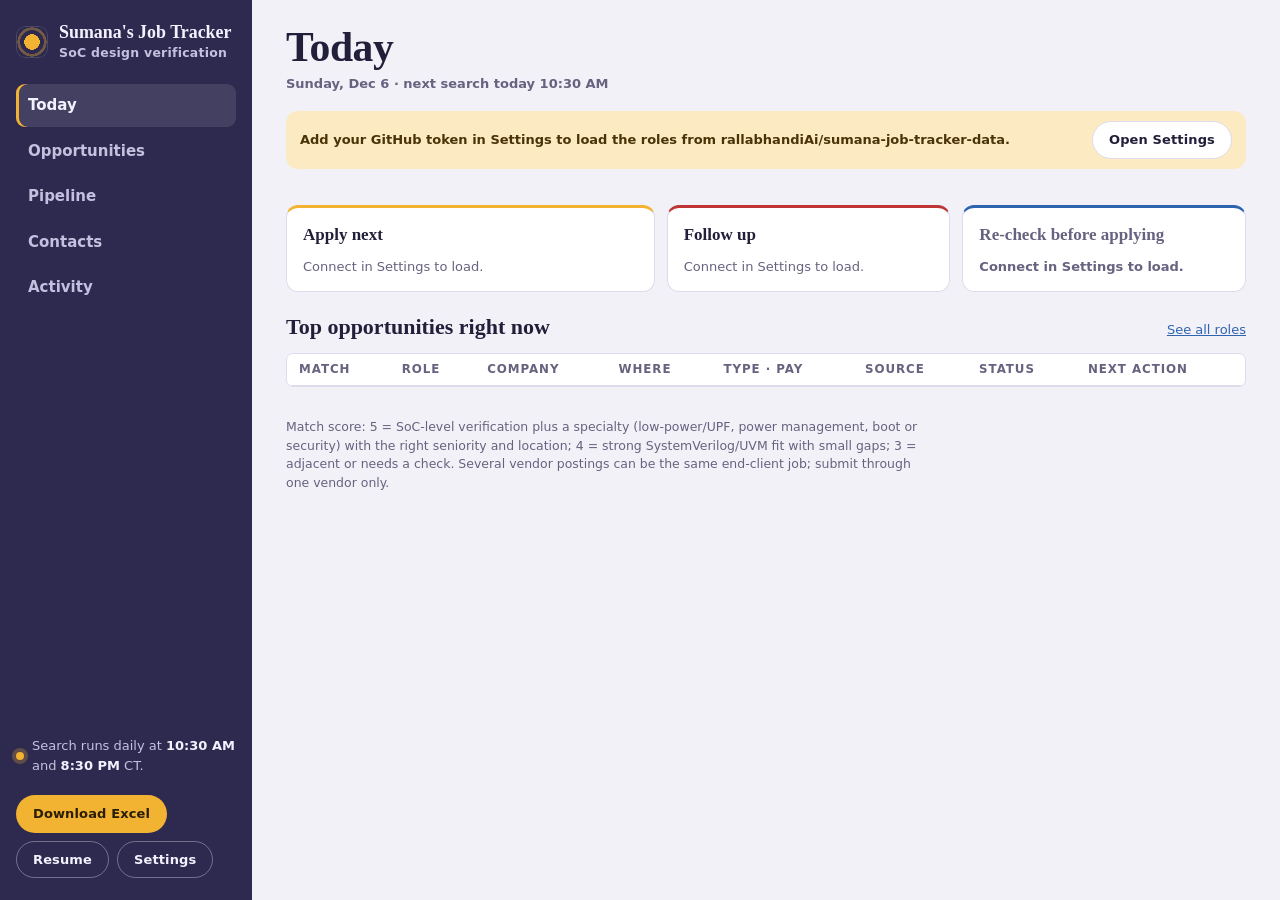
==== commit af22ca17: "Add a Resume panel that downloads from the private data repo Lists the files in the data repo's resu" ====
--- a/index.html
+++ b/index.html
@@ -32,6 +32,7 @@
       <p class="lastrun" id="lastrun"></p>
       <div class="side-actions">
         <button class="btn btn-primary" id="excelBtn" type="button">Download Excel</button>
+        <button class="btn btn-ghost" id="resumeBtn" type="button">Resume</button>
         <button class="btn btn-ghost" id="settingsBtn" type="button">Settings</button>
       </div>
     </div>
@@ -47,6 +48,7 @@
         <button class="btn btn-accent" id="recheckBtn" type="button" hidden>Re-check postings</button>
         <button class="btn btn-plain" id="addBtn" type="button" hidden>Add a role</button>
         <button class="btn btn-plain mobile-only" id="excelBtn2" type="button">Excel</button>
+        <button class="btn btn-plain mobile-only" id="resumeBtn2" type="button">Resume</button>
         <button class="btn btn-plain mobile-only" id="settingsBtn2" type="button">Settings</button>
       </div>
     </header>
@@ -86,6 +88,13 @@
       </div>
       <p class="rc-status" id="rcStatus" role="status"></p>
       <p class="conn" id="rcLast"></p>
+    </section>
+
+    <section class="panel" id="resumePanel" hidden aria-labelledby="resumeTitle">
+      <h2 id="resumeTitle">Resume</h2>
+      <p class="hint">Sumana's current resume, kept in the private data repository. To update it, replace the files in that repository's <b>resume</b> folder on GitHub; this list picks them up.</p>
+      <div class="rfiles" id="resumeFiles"></div>
+      <div class="form-actions"><button class="btn btn-plain" type="button" id="resumeClose">Close</button></div>
     </section>
 
     <section class="panel" id="addPanel" hidden aria-labelledby="addTitle">
--- a/assets/styles.css
+++ b/assets/styles.css
@@ -358,7 +358,8 @@
   .nav { display: flex; gap: 4px; }
   .navbtn { width: auto; white-space: nowrap; padding: 8px 11px; }
   .navbtn[aria-current="page"] { box-shadow: inset 0 -3px 0 var(--accent-fill); }
-  .top-actions { display: flex; gap: 8px; }
+  .top-actions { display: flex; flex-wrap: wrap; gap: 8px; }
+  .top-actions .btn { white-space: nowrap; }
   .kpis { grid-template-columns: repeat(2, minmax(0, 1fr)); }
 }
 @media (max-width: 860px) {
@@ -379,3 +380,10 @@
 
 .rc-status { margin: 0; font-weight: 700; color: var(--accent); min-height: 1.2em; }
 .autonote { font-size: var(--step--1); color: var(--info); font-weight: 600; }
+
+/* resume panel */
+.rfiles { display: grid; gap: 8px; }
+.rfile { display: flex; align-items: center; gap: 12px; flex-wrap: wrap; padding: 10px 12px; border: 1px solid var(--line); border-radius: 12px; background: var(--surface-2); }
+.rkind { font-weight: 700; font-size: var(--step--1); min-width: 3.4em; color: var(--accent); }
+.rname { flex: 1 1 14em; min-width: 0; overflow-wrap: anywhere; font-weight: 600; }
+.rsize { color: var(--muted); font-size: var(--step--1); }
